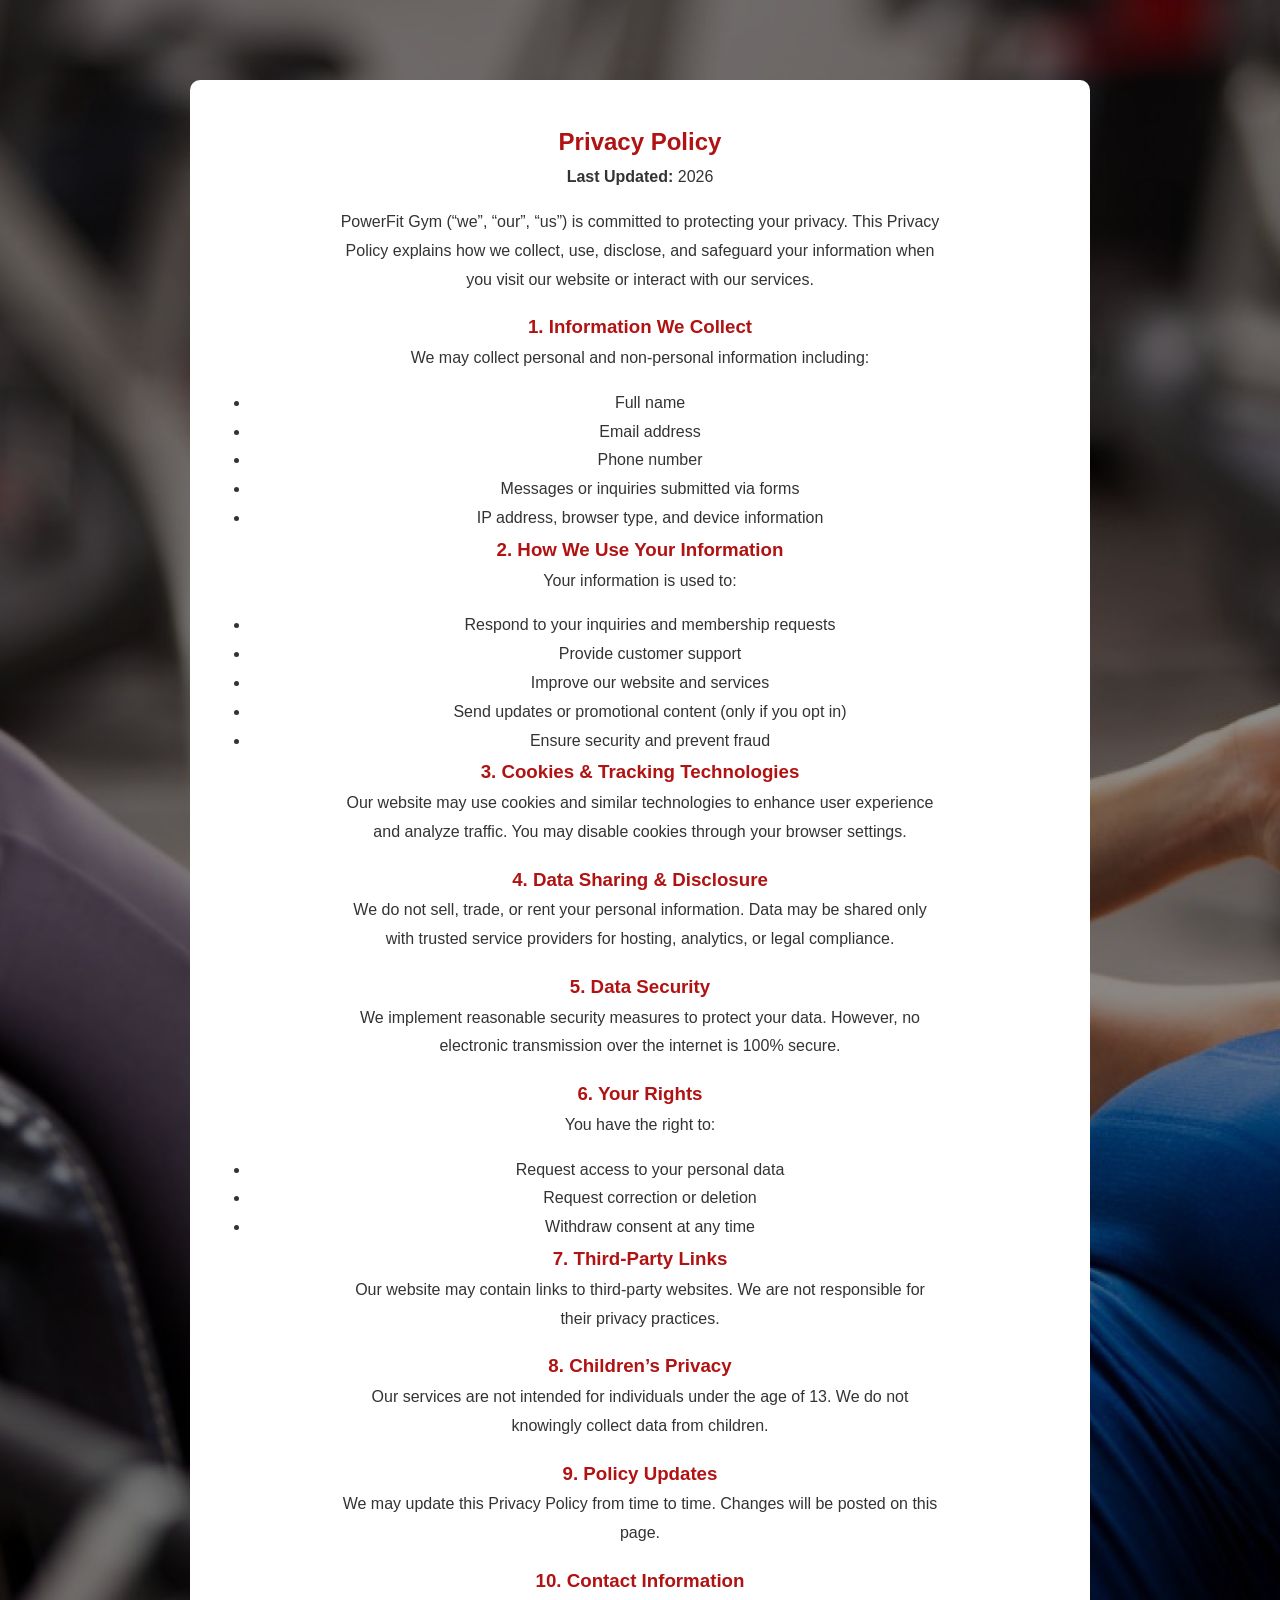
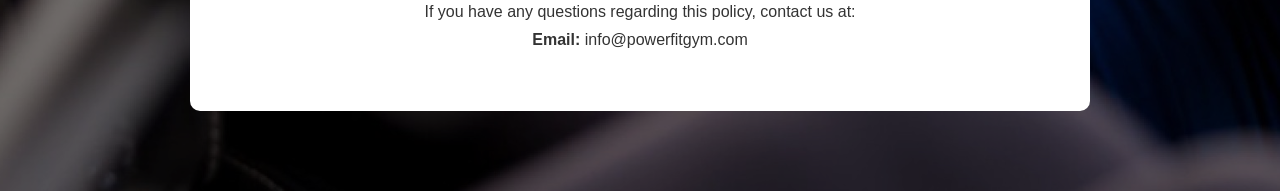
==== privacy.html @ 3b24b668 "gym webpage" ====
<!DOCTYPE html>
<html lang="en">
<head>
    <meta charset="UTF-8">
    <title>Privacy Policy | PowerFit Gym</title>
    <meta name="viewport" content="width=device-width, initial-scale=1.0">
    <link rel="stylesheet" href="gym.css">
</head>
<body>

<section class="section-bg">
    <div class="container content-card">
        <h1>Privacy Policy</h1>
        <p><strong>Last Updated:</strong> 2026</p>

        <p>
            PowerFit Gym (“we”, “our”, “us”) is committed to protecting your privacy.
            This Privacy Policy explains how we collect, use, disclose, and safeguard
            your information when you visit our website or interact with our services.
        </p>

        <h3>1. Information We Collect</h3>
        <p>We may collect personal and non-personal information including:</p>
        <ul>
            <li>Full name</li>
            <li>Email address</li>
            <li>Phone number</li>
            <li>Messages or inquiries submitted via forms</li>
            <li>IP address, browser type, and device information</li>
        </ul>

        <h3>2. How We Use Your Information</h3>
        <p>Your information is used to:</p>
        <ul>
            <li>Respond to your inquiries and membership requests</li>
            <li>Provide customer support</li>
            <li>Improve our website and services</li>
            <li>Send updates or promotional content (only if you opt in)</li>
            <li>Ensure security and prevent fraud</li>
        </ul>

        <h3>3. Cookies & Tracking Technologies</h3>
        <p>
            Our website may use cookies and similar technologies to enhance user
            experience and analyze traffic. You may disable cookies through your
            browser settings.
        </p>

        <h3>4. Data Sharing & Disclosure</h3>
        <p>
            We do not sell, trade, or rent your personal information.
            Data may be shared only with trusted service providers for
            hosting, analytics, or legal compliance.
        </p>

        <h3>5. Data Security</h3>
        <p>
            We implement reasonable security measures to protect your data.
            However, no electronic transmission over the internet is 100% secure.
        </p>

        <h3>6. Your Rights</h3>
        <p>You have the right to:</p>
        <ul>
            <li>Request access to your personal data</li>
            <li>Request correction or deletion</li>
            <li>Withdraw consent at any time</li>
        </ul>

        <h3>7. Third-Party Links</h3>
        <p>
            Our website may contain links to third-party websites.
            We are not responsible for their privacy practices.
        </p>

        <h3>8. Children’s Privacy</h3>
        <p>
            Our services are not intended for individuals under the age of 13.
            We do not knowingly collect data from children.
        </p>

        <h3>9. Policy Updates</h3>
        <p>
            We may update this Privacy Policy from time to time.
            Changes will be posted on this page.
        </p>

        <h3>10. Contact Information</h3>
        <p>
            If you have any questions regarding this policy, contact us at:
            <br><strong>Email:</strong> info@powerfitgym.com
        </p>
    </div>
</section>

</body>
</html>
---- gym.css ----
/* Basic Reset */
* {
    margin: 0;
    padding: 0;
    box-sizing: border-box;
}

/* Body and General Styles */
body {
    font-family: 'Roboto', sans-serif;
    line-height: 1.6;
    color: #333;
    background-color: #f4f4f4;
}

/* Container */
.container {
    width: 80%;
    margin: 0 auto;
    max-width: 1200px;
}

/* Header */
header {
    background-color: #37474f;
    color: #fff;
    padding: 1rem 0;
}

header .container {
    display: flex;
    justify-content: space-between;
    align-items: center;
}

header h1 {
    font-size: 1.8rem;
    font-weight: 700;
    margin: 0;
}

nav ul {
    list-style: none;
    margin: 0;
    padding: 0;
    display: flex;
}

nav ul li {
    margin-left: 2rem;
}

nav ul li a {
    color: #fff;
    text-decoration: none;
    font-weight: 500;
    transition: color 0.3s;
}

nav ul li a:hover {
    color: #b71c1c;
}

/* Hero Section */
.hero {
    position: relative;
    background: linear-gradient(to bottom, rgba(0,0,0,0.9), rgba(20,0,0,0.7)), url('images/Gym Man sitting.jpg');
    background-size: cover;
    background-position: center;
    color: #fff;
    text-align: center;
    padding: 100px 0;
}

.hero h2 {
    font-size: 3.5rem;
    font-weight: 700;
    margin-bottom: 1rem;
    text-shadow: 2px 2px 4px rgba(0,0,0,0.8), 0 0 20px rgba(183,28,28,0.5);
}

.hero p {
    font-size: 1.2rem;
    font-weight: 300;
    margin-bottom: 2rem;
    text-shadow: 1px 1px 2px rgba(0,0,0,0.8);
}

.cta-button {
    display: inline-block;
    background-color: #b71c1c;
    color: #fff;
    padding: 1rem 2rem;
    text-decoration: none;
    border-radius: 5px;
    transition: background-color 0.3s;
    box-shadow: 0 4px 8px rgba(183,28,28,0.3);
}

.cta-button:hover {
    background-color: #8e0000;
    box-shadow: 0 6px 12px rgba(183,28,28,0.5);
}

/* Sections */
section {
    padding: 4rem 0;
}

.section-bg {
    background: linear-gradient(rgba(0,0,0,0.45), rgba(0,0,0,0.45)), url('images/girl-fitness.jpg');
    background-size: cover;
    background-position: center;
    color: #fff;
}

.content-card {
    background-color: rgba(0,0,0,0.35);
    padding: 3rem;
    border-radius: 10px;
    max-width: 800px;
    margin: 0 auto 2rem;
    text-align: center;
}

.content-card h2 {
    margin-bottom: 2rem;
    font-size: 2.5rem;
    font-weight: 500;
}

section h2 {
    text-align: center;
    margin-bottom: 2rem;
    font-size: 2.5rem;
    font-weight: 500;
}

section p {
    text-align: center;
    max-width: 600px;
    margin: 0 auto 1rem;
}

#contact {
    background-color: #fff;
    color: #333;
}

/* Services Grid */
.services-grid {
    display: grid;
    grid-template-columns: repeat(auto-fit, minmax(250px, 1fr));
    gap: 2rem;
}

.service {
    background-color: rgba(0,0,0,0.35);
    color: #fff;
    padding: 2rem;
    border-radius: 5px;
    box-shadow: 0 0 10px rgba(7, 2, 2, 0.409);
    text-align: center;
}

.service h3 {
    margin-bottom: 1rem;
    font-weight: 500;
}

/* Services Section - unique background */
#services.section-bg {
    background: linear-gradient(rgba(0,0,0,0.45), rgba(0,0,0,0.45)), url('images/Dumble.jpg');
    background-size: cover;
    background-position: center;
}

/* Gallery / Workout Section - unique background */
#gallery.section-bg {
    background: linear-gradient(rgba(0,0,0,0.45), rgba(0,0,0,0.45)), url('images/804864.jpg');
    background-size: cover;
    background-position: center;
}

/* Gallery Grid */
.gallery-grid {
    display: grid;
    grid-template-columns: repeat(auto-fit, minmax(250px, 1fr));
    gap: 2rem;
}

.gallery-grid img {
    width: 100%;
    height: 200px;
    object-fit: cover;
    border-radius: 5px;
    box-shadow: 0 0 10px rgba(0, 0, 0, 0.1);
}

/* Contact Grid */
.contact-grid {
    display: grid;
    grid-template-columns: 1fr 1fr;
    gap: 2rem;
    align-items: start;
}

.contact-info p {
    text-align: left;
    margin: 0 0 1rem;
}

.contact-form form {
    display: flex;
    flex-direction: column;
}

.contact-form input,
.contact-form textarea {
    padding: 0.75rem;
    margin-bottom: 1rem;
    border: 1px solid #ddd;
    border-radius: 5px;
    font-family: 'Roboto', sans-serif;
}

.contact-form button {
    padding: 0.75rem;
    background-color: #b71c1c;
    color: #fff;
    border: none;
    border-radius: 5px;
    cursor: pointer;
    transition: background-color 0.3s;
}

.contact-form button:hover {
    background-color: #8e0000;
}

/* Footer */
footer {
    background-color: #37474f;
    color: #fff;
    text-align: center;
    padding: 1rem 0;
}

footer a {
    color: #fff;
    text-decoration: none;
    margin: 0 0.5rem;
}

footer a:hover {
    color: #b71c1c;
}

/* Legal Pages Background */
.section-bg {
    background-color: #1f1f1f;
    padding: 80px 0;
}

/* Legal Content Card */
.content-card {
    background: #ffffff;
    color: #333;
    padding: 40px;
    border-radius: 10px;
    max-width: 900px;
    margin: auto;
    line-height: 1.8;
}

/* Headings */
.content-card h1,
.content-card h3 {
    color: #b11212;
}

/* Lists */
.content-card ul {
    padding-left: 20px;
}
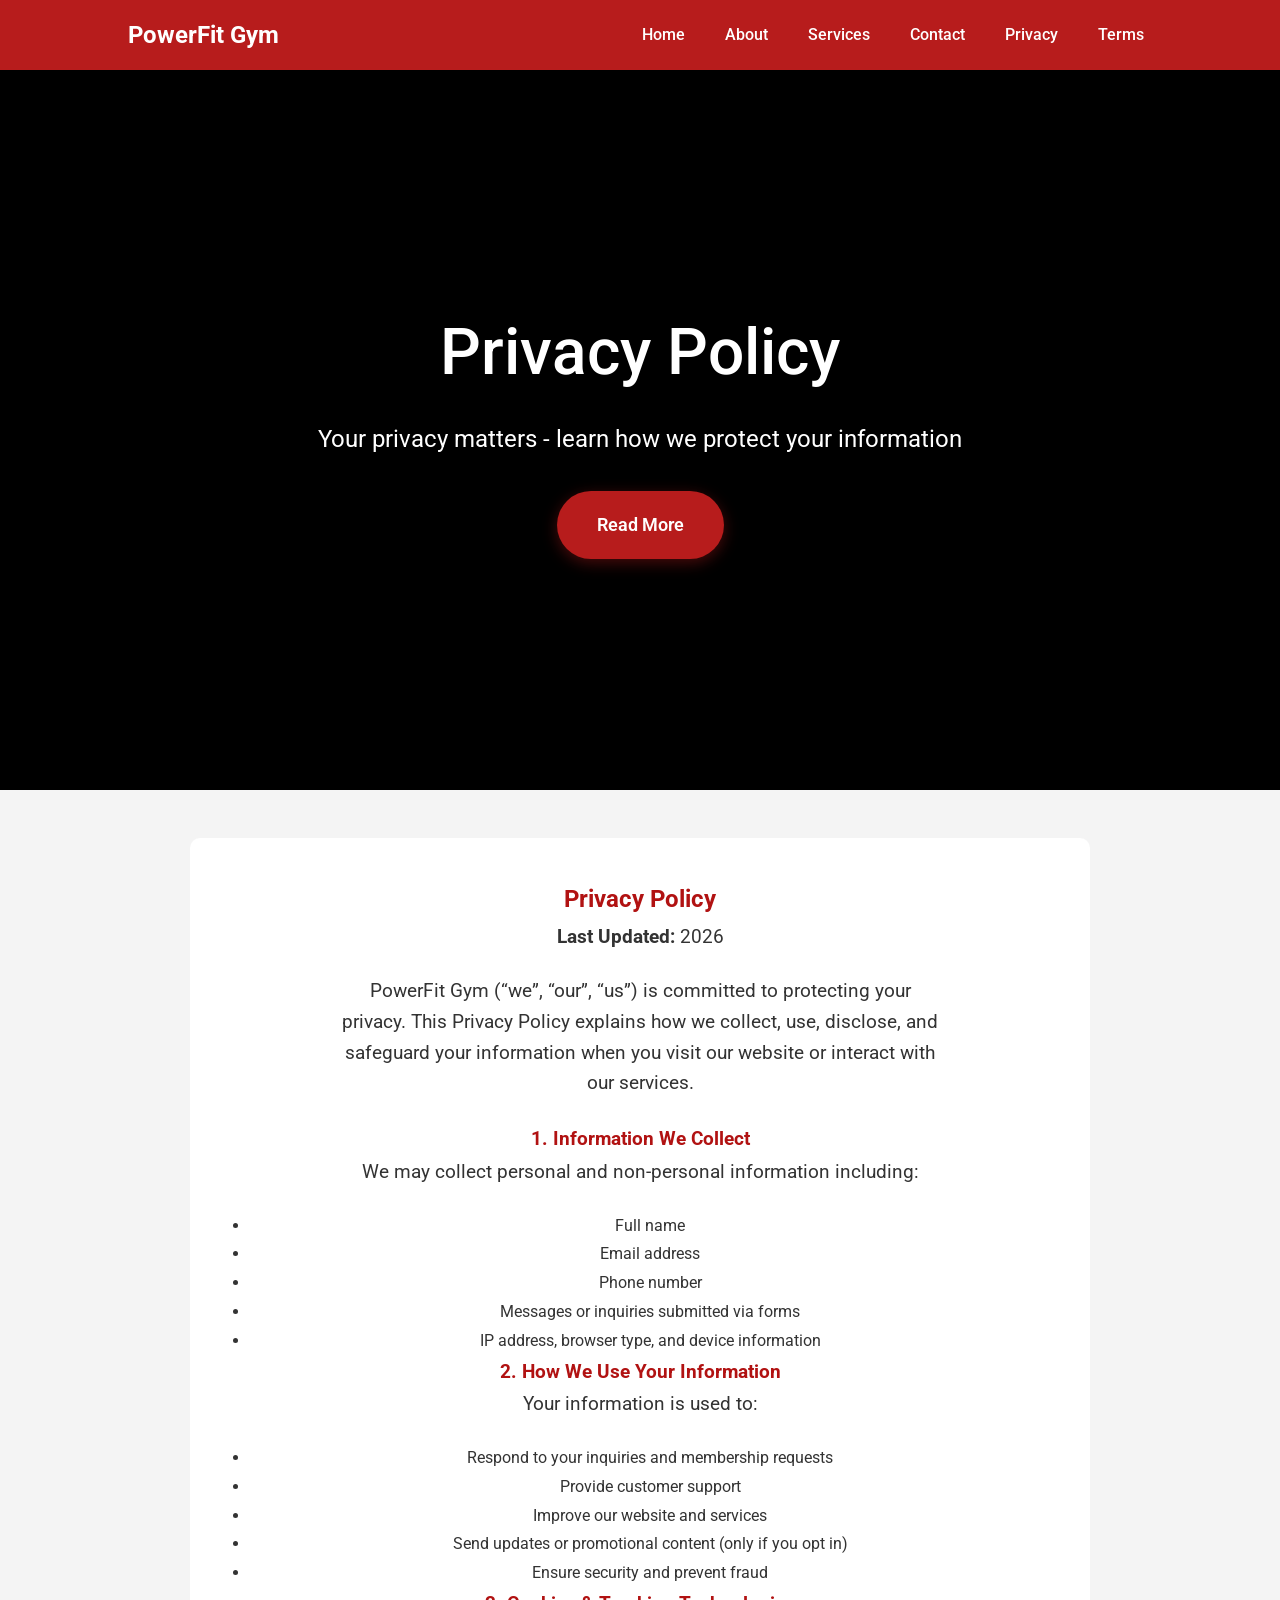
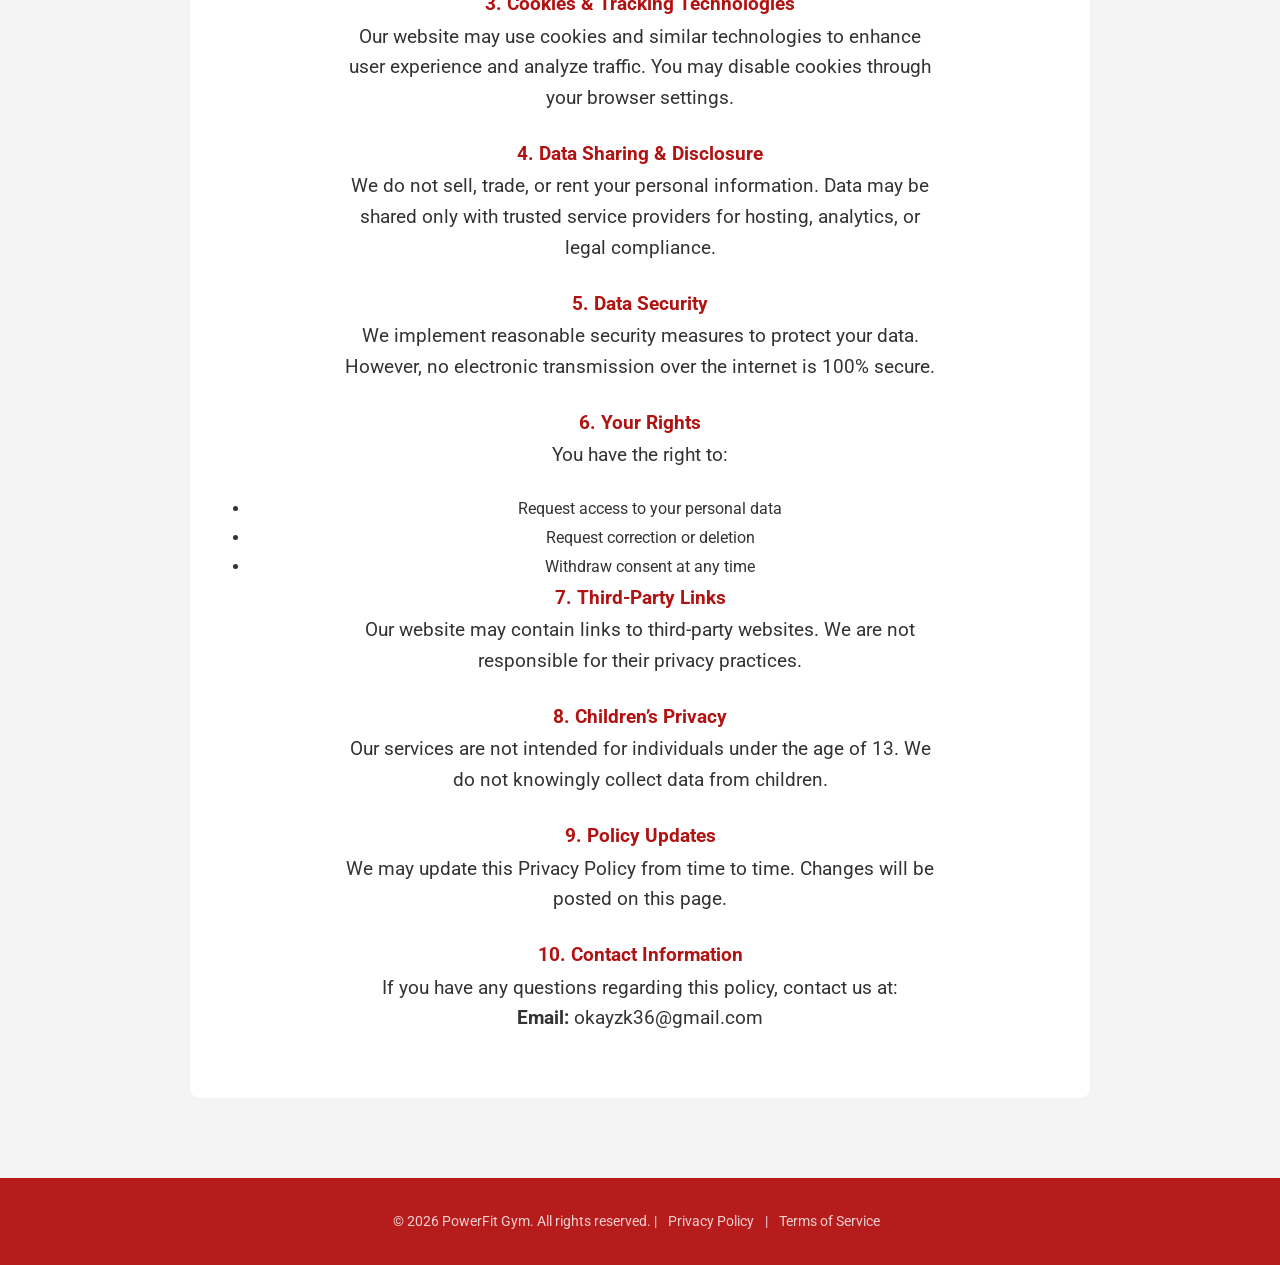
==== commit fb7dc1a8: "Add files via upload" ====
--- a/privacy.html
+++ b/privacy.html
@@ -1,97 +1,147 @@
-<!DOCTYPE html>
-<html lang="en">
-<head>
-    <meta charset="UTF-8">
-    <title>Privacy Policy | PowerFit Gym</title>
-    <meta name="viewport" content="width=device-width, initial-scale=1.0">
-    <link rel="stylesheet" href="gym.css">
-</head>
-<body>
-
-<section class="section-bg">
-    <div class="container content-card">
-        <h1>Privacy Policy</h1>
-        <p><strong>Last Updated:</strong> 2026</p>
-
-        <p>
-            PowerFit Gym (“we”, “our”, “us”) is committed to protecting your privacy.
-            This Privacy Policy explains how we collect, use, disclose, and safeguard
-            your information when you visit our website or interact with our services.
-        </p>
-
-        <h3>1. Information We Collect</h3>
-        <p>We may collect personal and non-personal information including:</p>
-        <ul>
-            <li>Full name</li>
-            <li>Email address</li>
-            <li>Phone number</li>
-            <li>Messages or inquiries submitted via forms</li>
-            <li>IP address, browser type, and device information</li>
-        </ul>
-
-        <h3>2. How We Use Your Information</h3>
-        <p>Your information is used to:</p>
-        <ul>
-            <li>Respond to your inquiries and membership requests</li>
-            <li>Provide customer support</li>
-            <li>Improve our website and services</li>
-            <li>Send updates or promotional content (only if you opt in)</li>
-            <li>Ensure security and prevent fraud</li>
-        </ul>
-
-        <h3>3. Cookies & Tracking Technologies</h3>
-        <p>
-            Our website may use cookies and similar technologies to enhance user
-            experience and analyze traffic. You may disable cookies through your
-            browser settings.
-        </p>
-
-        <h3>4. Data Sharing & Disclosure</h3>
-        <p>
-            We do not sell, trade, or rent your personal information.
-            Data may be shared only with trusted service providers for
-            hosting, analytics, or legal compliance.
-        </p>
-
-        <h3>5. Data Security</h3>
-        <p>
-            We implement reasonable security measures to protect your data.
-            However, no electronic transmission over the internet is 100% secure.
-        </p>
-
-        <h3>6. Your Rights</h3>
-        <p>You have the right to:</p>
-        <ul>
-            <li>Request access to your personal data</li>
-            <li>Request correction or deletion</li>
-            <li>Withdraw consent at any time</li>
-        </ul>
-
-        <h3>7. Third-Party Links</h3>
-        <p>
-            Our website may contain links to third-party websites.
-            We are not responsible for their privacy practices.
-        </p>
-
-        <h3>8. Children’s Privacy</h3>
-        <p>
-            Our services are not intended for individuals under the age of 13.
-            We do not knowingly collect data from children.
-        </p>
-
-        <h3>9. Policy Updates</h3>
-        <p>
-            We may update this Privacy Policy from time to time.
-            Changes will be posted on this page.
-        </p>
-
-        <h3>10. Contact Information</h3>
-        <p>
-            If you have any questions regarding this policy, contact us at:
-            <br><strong>Email:</strong> info@powerfitgym.com
-        </p>
-    </div>
-</section>
-
-</body>
-</html>+<!DOCTYPE html>
+<html lang="en">
+<head>
+    <meta charset="UTF-8">
+    <meta name="viewport" content="width=device-width, initial-scale=1.0">
+    <title>Privacy Policy | PowerFit Gym</title>
+    <link rel="preconnect" href="https://fonts.googleapis.com">
+    <link rel="preconnect" href="https://fonts.gstatic.com" crossorigin>
+    <link href="https://fonts.googleapis.com/css2?family=Roboto:wght@300;400;500;700&display=swap" rel="stylesheet">
+    <link rel="stylesheet" href="gym.css">
+</head>
+<body>
+    <header>
+        <div class="container">
+            <h1>PowerFit Gym</h1>
+            <nav>
+                <ul>
+                    <li><a href="index.html">Home</a></li>
+                    <li><a href="index.html#about">About</a></li>
+                    <li><a href="index.html#services">Services</a></li>
+                    <li><a href="index.html#contact">Contact</a></li>
+                    <li><a href="privacy.html">Privacy</a></li>
+                    <li><a href="terms.html">Terms</a></li>
+                </ul>
+            </nav>
+        </div>
+    </header>
+
+    <section id="hero" class="hero">
+        <video autoplay muted loop playsinline preload="auto">
+            <source src="videos/girl_abs.mp4" type="video/mp4">
+            Your browser does not support the video tag.
+        </video>
+        <div class="container">
+            <h2>Privacy Policy</h2>
+            <p>Your privacy matters - learn how we protect your information</p>
+            <a href="#content" class="cta-button">Read More</a>
+        </div>
+    </section>
+
+    <section id="content" class="section-bg">
+        <div class="container content-card">
+        <h1>Privacy Policy</h1>
+        <p><strong>Last Updated:</strong> 2026</p>
+
+        <p>
+            PowerFit Gym (“we”, “our”, “us”) is committed to protecting your privacy.
+            This Privacy Policy explains how we collect, use, disclose, and safeguard
+            your information when you visit our website or interact with our services.
+        </p>
+
+        <h3>1. Information We Collect</h3>
+        <p>We may collect personal and non-personal information including:</p>
+        <ul>
+            <li>Full name</li>
+            <li>Email address</li>
+            <li>Phone number</li>
+            <li>Messages or inquiries submitted via forms</li>
+            <li>IP address, browser type, and device information</li>
+        </ul>
+
+        <h3>2. How We Use Your Information</h3>
+        <p>Your information is used to:</p>
+        <ul>
+            <li>Respond to your inquiries and membership requests</li>
+            <li>Provide customer support</li>
+            <li>Improve our website and services</li>
+            <li>Send updates or promotional content (only if you opt in)</li>
+            <li>Ensure security and prevent fraud</li>
+        </ul>
+
+        <h3>3. Cookies & Tracking Technologies</h3>
+        <p>
+            Our website may use cookies and similar technologies to enhance user
+            experience and analyze traffic. You may disable cookies through your
+            browser settings.
+        </p>
+
+        <h3>4. Data Sharing & Disclosure</h3>
+        <p>
+            We do not sell, trade, or rent your personal information.
+            Data may be shared only with trusted service providers for
+            hosting, analytics, or legal compliance.
+        </p>
+
+        <h3>5. Data Security</h3>
+        <p>
+            We implement reasonable security measures to protect your data.
+            However, no electronic transmission over the internet is 100% secure.
+        </p>
+
+        <h3>6. Your Rights</h3>
+        <p>You have the right to:</p>
+        <ul>
+            <li>Request access to your personal data</li>
+            <li>Request correction or deletion</li>
+            <li>Withdraw consent at any time</li>
+        </ul>
+
+        <h3>7. Third-Party Links</h3>
+        <p>
+            Our website may contain links to third-party websites.
+            We are not responsible for their privacy practices.
+        </p>
+
+        <h3>8. Children’s Privacy</h3>
+        <p>
+            Our services are not intended for individuals under the age of 13.
+            We do not knowingly collect data from children.
+        </p>
+
+        <h3>9. Policy Updates</h3>
+        <p>
+            We may update this Privacy Policy from time to time.
+            Changes will be posted on this page.
+        </p>
+
+        <h3>10. Contact Information</h3>
+        <p>
+            If you have any questions regarding this policy, contact us at:
+            <br><strong>Email:</strong> okayzk36@gmail.com
+        </p>
+    </div>
+</section>
+
+    <footer>
+        <div class="container">
+            <p>
+                &copy; 2026 PowerFit Gym. All rights reserved. |
+                <a href="privacy.html" target="_blank">Privacy Policy</a> |
+                <a href="terms.html" target="_blank">Terms of Service</a>
+            </p>
+        </div>
+    </footer>
+
+    <script>
+        // Set all video backgrounds to 0.5x playback speed
+        document.addEventListener("DOMContentLoaded", function() {
+            const videos = document.querySelectorAll("video");
+            videos.forEach(function(video) {
+                video.playbackRate = 0.5;
+            });
+        });
+    </script>
+
+</body>
+</html>
--- a/gym.css
+++ b/gym.css
@@ -1,285 +1,755 @@
-/* Basic Reset */
-* {
-    margin: 0;
-    padding: 0;
-    box-sizing: border-box;
-}
-
-/* Body and General Styles */
-body {
-    font-family: 'Roboto', sans-serif;
-    line-height: 1.6;
-    color: #333;
-    background-color: #f4f4f4;
-}
-
-/* Container */
-.container {
-    width: 80%;
-    margin: 0 auto;
-    max-width: 1200px;
-}
-
-/* Header */
+/* Basic Reset */
+* {
+    margin: 0;
+    padding: 0;
+    box-sizing: border-box;
+}
+
+/* Body and General Styles */
+body {
+    font-family: 'Roboto', sans-serif;
+    line-height: 1.6;
+    color: #333;
+    background-color: #f4f4f4;
+    -webkit-font-smoothing: antialiased;
+    -moz-osx-font-smoothing: grayscale;
+}
+
+/* Container */
+.container {
+    width: 90%;
+    margin: 0 auto;
+    max-width: 1200px;
+    padding: 0 20px;
+}
+
+/* Mobile-first responsive design */
+@media (min-width: 768px) {
+    .container {
+        width: 85%;
+        padding: 0;
+    }
+}
+
+@media (min-width: 1200px) {
+    .container {
+        width: 80%;
+    }
+}
+
+/* Header */
 header {
-    background-color: #37474f;
+    background-color: #b71c1c;
     color: #fff;
     padding: 1rem 0;
-}
-
-header .container {
-    display: flex;
-    justify-content: space-between;
-    align-items: center;
-}
-
-header h1 {
-    font-size: 1.8rem;
-    font-weight: 700;
-    margin: 0;
-}
-
-nav ul {
-    list-style: none;
-    margin: 0;
-    padding: 0;
-    display: flex;
-}
-
-nav ul li {
-    margin-left: 2rem;
-}
-
+    position: sticky;
+    top: 0;
+    z-index: 1000;
+    box-shadow: 0 2px 10px rgba(0,0,0,0.1);
+}
+
+header .container {
+    display: flex;
+    justify-content: space-between;
+    align-items: center;
+}
+
+header h1 {
+    font-size: 1.5rem;
+    font-weight: 700;
+    margin: 0;
+}
+
+nav ul {
+    list-style: none;
+    margin: 0;
+    padding: 0;
+    display: flex;
+}
+
+nav ul li {
+    margin-left: 1.5rem;
+}
+
 nav ul li a {
     color: #fff;
     text-decoration: none;
     font-weight: 500;
-    transition: color 0.3s;
+    transition: color 0.3s, transform 0.2s;
+    padding: 0.5rem 0.5rem;
+    border-radius: 4px;
 }
 
-nav ul li a:hover {
-    color: #b71c1c;
+nav ul li a:visited,
+nav ul li a:hover,
+nav ul li a:focus,
+nav ul li a:active {
+    color: #fff;
+    background-color: rgba(255,255,255,0.1);
 }
 
-/* Hero Section */
-.hero {
-    position: relative;
-    background: linear-gradient(to bottom, rgba(0,0,0,0.9), rgba(20,0,0,0.7)), url('images/Gym Man sitting.jpg');
-    background-size: cover;
-    background-position: center;
-    color: #fff;
-    text-align: center;
-    padding: 100px 0;
+/* Keep mobile navigation hidden by default (desktop/tablet) */
+.mobile-menu-btn {
+    display: none;
 }
 
-.hero h2 {
-    font-size: 3.5rem;
-    font-weight: 700;
-    margin-bottom: 1rem;
-    text-shadow: 2px 2px 4px rgba(0,0,0,0.8), 0 0 20px rgba(183,28,28,0.5);
+.mobile-nav {
+    display: none;
 }
 
-.hero p {
-    font-size: 1.2rem;
-    font-weight: 300;
-    margin-bottom: 2rem;
-    text-shadow: 1px 1px 2px rgba(0,0,0,0.8);
+/* Mobile Navigation */
+@media (max-width: 768px) {
+    header {
+        padding: 0.75rem 0;
+        position: relative;
+    }
+    
+    header h1 {
+        font-size: 1.25rem;
+    }
+    
+    nav ul {
+        display: none;
+    }
+    
+    .mobile-menu-btn {
+        display: block;
+        background: none;
+        border: none;
+        color: #fff;
+        cursor: pointer;
+        width: 40px;
+        height: 40px;
+        position: relative;
+        z-index: 1001;
+        display: flex;
+        flex-direction: column;
+        justify-content: center;
+        align-items: center;
+        gap: 6px;
+    }
+    
+    .mobile-menu-btn span {
+        display: block;
+        width: 25px;
+        height: 3px;
+        background-color: #fff;
+        transition: all 0.3s ease;
+        border-radius: 2px;
+    }
+    
+    .mobile-menu-btn.active span:nth-child(1) {
+        transform: rotate(45deg) translate(5px, 5px);
+    }
+    
+    .mobile-menu-btn.active span:nth-child(2) {
+        opacity: 0;
+    }
+    
+    .mobile-menu-btn.active span:nth-child(3) {
+        transform: rotate(-45deg) translate(7px, -6px);
+    }
+    
+    .mobile-nav {
+        display: none;
+        position: fixed;
+        top: 0;
+        left: 0;
+        width: 100%;
+        height: 100vh;
+        background-color: rgba(183, 28, 28, 0.98);
+        backdrop-filter: blur(5px);
+        z-index: 1000;
+        padding: 80px 0 40px;
+        box-shadow: 0 2px 20px rgba(0,0,0,0.3);
+        animation: slideIn 0.3s ease;
+    }
+    
+    @keyframes slideIn {
+        from { opacity: 0; transform: translateY(-20px); }
+        to { opacity: 1; transform: translateY(0); }
+    }
+    
+    .mobile-nav.active {
+        display: block;
+    }
+    
+    .mobile-nav ul {
+        display: block;
+        text-align: center;
+    }
+    
+    .mobile-nav li {
+        margin: 1rem 0;
+        opacity: 0;
+        animation: fadeInUp 0.4s ease forwards;
+    }
+    
+    .mobile-nav li:nth-child(1) { animation-delay: 0.1s; }
+    .mobile-nav li:nth-child(2) { animation-delay: 0.2s; }
+    .mobile-nav li:nth-child(3) { animation-delay: 0.3s; }
+    .mobile-nav li:nth-child(4) { animation-delay: 0.4s; }
+    
+    @keyframes fadeInUp {
+        from { opacity: 0; transform: translateY(20px); }
+        to { opacity: 1; transform: translateY(0); }
+    }
+    
+    .mobile-nav a {
+        display: block;
+        padding: 1rem;
+        color: #fff;
+        text-decoration: none;
+        font-size: 1.25rem;
+        font-weight: 500;
+        border-radius: 8px;
+        transition: all 0.3s ease;
+        margin: 0 20px;
+        background: rgba(139, 0, 0, 0.45);
+        border: 1px solid rgba(255,255,255,0.25);
+    }
+    
+    .mobile-nav a:visited,
+    .mobile-nav a:hover,
+    .mobile-nav a:focus,
+    .mobile-nav a:active {
+        color: #fff;
+        background-color: rgba(255,255,255,0.2);
+        transform: scale(1.05);
+    }
 }
-
-.cta-button {
-    display: inline-block;
+
+/* Hero Section */
+.hero {
+  min-height: 80vh;
+  display: flex;
+  align-items: center;
+  justify-content: center;
+  text-align: center;
+  padding: 60px 20px;
+  position: relative;
+  overflow: hidden;
+}
+
+.hero video {
+  position: absolute;
+  top: 0;
+  left: 0;
+  width: 100%;
+  height: 100%;
+  object-fit: cover;
+  z-index: -1;
+  filter: brightness(0.6);
+  background-color: #000;
+}
+
+.hero .container {
+  position: relative;
+  z-index: 1;
+}
+
+.hero h1,
+.hero h2 {
+  font-size: clamp(2rem, 8vw, 4rem);
+  color: #fff;
+  text-shadow: 2px 2px 4px rgba(0,0,0,0.5);
+  margin-bottom: 1rem;
+}
+
+.hero p {
+  font-size: clamp(1rem, 3vw, 1.5rem);
+  color: #fff;
+  text-shadow: 1px 1px 2px rgba(0,0,0,0.5);
+  max-width: 700px;
+  margin: 0 auto 2rem;
+  line-height: 1.6;
+}
+
+.cta-button {
+    display: inline-block;
+    background-color: #b71c1c;
+    color: #fff;
+    padding: 1.25rem 2.5rem;
+    text-decoration: none;
+    border-radius: 50px;
+    transition: all 0.3s ease;
+    box-shadow: 0 4px 15px rgba(183,28,28,0.4);
+    font-weight: 600;
+    font-size: 1.1rem;
+}
+
+.cta-button:hover {
+    background-color: #8e0000;
+    transform: translateY(-3px);
+    box-shadow: 0 6px 20px rgba(183,28,28,0.6);
+    color: #fff;
+}
+
+/* Mobile Hero Section */
+@media (max-width: 768px) {
+    .hero {
+        min-height: 70vh;
+        padding: 40px 15px;
+    }
+    
+    .hero h1,
+    .hero h2 {
+        font-size: clamp(1.5rem, 8vw, 3rem);
+        line-height: 1.2;
+    }
+    
+    .hero p {
+        font-size: clamp(0.9rem, 3vw, 1.2rem);
+        margin-bottom: 1.5rem;
+    }
+    
+    .cta-button {
+        padding: 1rem 2rem;
+        font-size: 1rem;
+        border-radius: 40px;
+    }
+}
+
+/* Sections */
+section {
+    padding: 3rem 0;
+}
+
+.section-bg {
+    position: relative;
+    overflow: hidden;
+    color: #fff;
+}
+
+.section-bg video {
+    position: absolute;
+    top: 0;
+    left: 0;
+    width: 100%;
+    height: 100%;
+    object-fit: cover;
+    z-index: -1;
+    filter: brightness(0.45);
+    background-color: #000;
+}
+
+.content-card {
+    background-color: rgba(0,0,0,0.35);
+    padding: 2.5rem;
+    border-radius: 10px;
+    max-width: 800px;
+    margin: 0 auto 2rem;
+    text-align: center;
+}
+
+.content-card h2 {
+    margin-bottom: 1.5rem;
+    font-size: clamp(2rem, 5vw, 3rem);
+    font-weight: 500;
+}
+
+section h2 {
+    text-align: center;
+    margin-bottom: 1.5rem;
+    font-size: clamp(2rem, 5vw, 3rem);
+    font-weight: 500;
+}
+
+section p {
+    text-align: center;
+    max-width: 600px;
+    margin: 0 auto 1.5rem;
+    font-size: clamp(1rem, 2.5vw, 1.2rem);
+    line-height: 1.6;
+}
+
+#contact {
+    background-color: #fff;
+    color: #333;
+}
+
+/* Mobile Section Padding */
+@media (max-width: 768px) {
+    section {
+        padding: 2rem 0;
+    }
+    
+    .content-card {
+        padding: 2rem 1.5rem;
+        margin: 0 auto 1.5rem;
+    }
+    
+    .content-card h2,
+    section h2 {
+        font-size: clamp(1.5rem, 5vw, 2.5rem);
+        margin-bottom: 1rem;
+    }
+    
+    section p {
+        font-size: clamp(0.9rem, 2.5vw, 1.1rem);
+        margin-bottom: 1rem;
+        line-height: 1.5;
+    }
+}
+
+/* Services Grid */
+.services-grid {
+    display: grid;
+    grid-template-columns: repeat(auto-fit, minmax(280px, 1fr));
+    gap: 2rem;
+}
+
+.service {
+    background-color: rgba(0,0,0,0.35);
+    color: #fff;
+    padding: 2rem;
+    border-radius: 10px;
+    box-shadow: 0 4px 15px rgba(0,0,0,0.2);
+    text-align: center;
+    transition: transform 0.3s ease, box-shadow 0.3s ease;
+}
+
+.service:hover {
+    transform: translateY(-5px);
+    box-shadow: 0 8px 25px rgba(0,0,0,0.3);
+}
+
+.service h3 {
+    margin-bottom: 1rem;
+    font-weight: 600;
+    font-size: 1.5rem;
+}
+
+.service p {
+    font-size: 1.1rem;
+    line-height: 1.6;
+}
+
+/* Services Section - video background */
+#services.section-bg {
+    /* Video background handled by HTML video element */
+}
+
+/* Gallery / Workout Section - video background */
+#gallery.section-bg {
+    /* Video background handled by HTML video element */
+}
+
+/* Gallery Grid */
+.gallery-grid {
+    display: grid;
+    grid-template-columns: repeat(auto-fit, minmax(280px, 1fr));
+    gap: 2rem;
+}
+
+.gallery-grid img {
+    width: 100%;
+    height: 220px;
+    object-fit: cover;
+    border-radius: 10px;
+    box-shadow: 0 4px 15px rgba(0, 0, 0, 0.2);
+    transition: transform 0.3s ease, box-shadow 0.3s ease;
+}
+
+.gallery-grid img:hover {
+    transform: scale(1.05);
+    box-shadow: 0 8px 25px rgba(0, 0, 0, 0.3);
+}
+
+/* Contact Grid */
+.contact-grid {
+    display: grid;
+    grid-template-columns: 1fr 1fr;
+    gap: 3rem;
+    align-items: start;
+}
+
+.contact-info p {
+    text-align: left;
+    margin: 0 0 1.5rem;
+    font-size: 1.1rem;
+    line-height: 1.6;
+}
+
+/* Mobile Responsive Improvements */
+@media (max-width: 768px) {
+    /* Services Grid */
+    .services-grid {
+        grid-template-columns: 1fr;
+        gap: 1.5rem;
+    }
+    
+    .service {
+        padding: 1.5rem;
+    }
+    
+    .service h3 {
+        font-size: 1.25rem;
+        margin-bottom: 0.75rem;
+    }
+    
+    .service p {
+        font-size: 1rem;
+    }
+    
+    /* Gallery Grid */
+    .gallery-grid {
+        grid-template-columns: 1fr;
+        gap: 1.5rem;
+    }
+    
+    .gallery-grid img {
+        height: 200px;
+    }
+    
+    /* Contact Grid */
+    .contact-grid {
+        grid-template-columns: 1fr;
+        gap: 2rem;
+    }
+    
+    .contact-info p {
+        font-size: 1rem;
+        margin-bottom: 1rem;
+    }
+    
+    /* Contact Form */
+    .contact-form form {
+        gap: 1rem;
+    }
+    
+    .form-group {
+        margin-bottom: 0;
+    }
+    
+    .contact-form input,
+    .contact-form textarea,
+    .contact-form select {
+        padding: 0.75rem;
+        font-size: 1rem;
+    }
+    
+    .submit-btn {
+        padding: 0.75rem 1.5rem;
+        font-size: 0.9rem;
+    }
+}
+
+@media (max-width: 480px) {
+    .service {
+        padding: 1.25rem;
+    }
+    
+    .service h3 {
+        font-size: 1.1rem;
+    }
+    
+    .gallery-grid img {
+        height: 180px;
+    }
+    
+    .contact-form input,
+    .contact-form textarea,
+    .contact-form select {
+        padding: 0.625rem;
+        font-size: 0.95rem;
+    }
+    
+    .submit-btn {
+        padding: 0.625rem 1.25rem;
+        font-size: 0.85rem;
+    }
+}
+
+.contact-form form {
+    display: flex;
+    flex-direction: column;
+    gap: 1.5rem;
+}
+
+.form-group {
+    display: flex;
+    flex-direction: column;
+}
+
+.contact-form input,
+.contact-form textarea,
+.contact-form select {
+    padding: 1rem;
+    margin-bottom: 0.5rem;
+    border: 2px solid #e0e0e0;
+    border-radius: 8px;
+    font-family: 'Roboto', sans-serif;
+    font-size: 1rem;
+    transition: all 0.3s ease;
+    background-color: #fff;
+}
+
+.contact-form input:focus,
+.contact-form textarea:focus,
+.contact-form select:focus {
+    outline: none;
+    border-color: #b71c1c;
+    box-shadow: 0 0 0 3px rgba(183, 28, 28, 0.1);
+}
+
+.contact-form input::placeholder,
+.contact-form textarea::placeholder {
+    color: #999;
+}
+
+.contact-form textarea {
+    resize: vertical;
+    min-height: 120px;
+}
+
+.submit-btn {
+    padding: 1rem 2rem;
+    background-color: #b71c1c;
+    color: #fff;
+    border: none;
+    border-radius: 8px;
+    cursor: pointer;
+    font-size: 1rem;
+    font-weight: 500;
+    transition: all 0.3s ease;
+    text-transform: uppercase;
+    letter-spacing: 0.5px;
+}
+
+.submit-btn:hover {
+    background-color: #8e0000;
+    transform: translateY(-2px);
+    box-shadow: 0 4px 12px rgba(183, 28, 28, 0.3);
+}
+
+.submit-btn:active {
+    transform: translateY(0);
+}
+
+.form-message {
+    margin-top: 0.5rem;
+    padding: 0.75rem;
+    border-radius: 8px;
+    font-weight: 500;
+    display: none;
+    animation: fadeIn 0.3s ease;
+}
+
+.form-message.success {
+    background-color: #d4edda;
+    color: #155724;
+    border: 1px solid #c3e6cb;
+}
+
+.form-message.error {
+    background-color: #f8d7da;
+    color: #721c24;
+    border: 1px solid #f5c6cb;
+}
+
+.form-message.info {
+    background-color: #d1ecf1;
+    color: #0c5460;
+    border: 1px solid #bee5eb;
+}
+
+@keyframes fadeIn {
+    from { opacity: 0; transform: translateY(-10px); }
+    to { opacity: 1; transform: translateY(0); }
+}
+
+/* Responsive adjustments for contact form */
+@media (max-width: 768px) {
+    .contact-grid {
+        grid-template-columns: 1fr;
+    }
+    
+    .contact-form input,
+    .contact-form textarea,
+    .contact-form select {
+        font-size: 0.9rem;
+    }
+}
+
+/* Footer */
+footer {
     background-color: #b71c1c;
-    color: #fff;
-    padding: 1rem 2rem;
-    text-decoration: none;
-    border-radius: 5px;
-    transition: background-color 0.3s;
-    box-shadow: 0 4px 8px rgba(183,28,28,0.3);
+    color: #fff;
+    text-align: center;
+    padding: 2rem 0;
+    margin-top: 2rem;
+}
+
+footer .container {
+    display: flex;
+    flex-direction: column;
+    align-items: center;
+    gap: 1rem;
+}
+
+footer p {
+    margin: 0;
+    font-size: 0.9rem;
+    opacity: 0.8;
+}
+
+footer a {
+    color: #fff;
+    text-decoration: none;
+    margin: 0 0.5rem;
+    transition: color 0.3s ease;
+}
+
+footer a:hover {
+    color: #ffd6d6;
 }
-
-.cta-button:hover {
-    background-color: #8e0000;
-    box-shadow: 0 6px 12px rgba(183,28,28,0.5);
-}
-
-/* Sections */
-section {
-    padding: 4rem 0;
-}
-
-.section-bg {
-    background: linear-gradient(rgba(0,0,0,0.45), rgba(0,0,0,0.45)), url('images/girl-fitness.jpg');
-    background-size: cover;
-    background-position: center;
-    color: #fff;
-}
-
-.content-card {
-    background-color: rgba(0,0,0,0.35);
-    padding: 3rem;
-    border-radius: 10px;
-    max-width: 800px;
-    margin: 0 auto 2rem;
-    text-align: center;
-}
-
-.content-card h2 {
-    margin-bottom: 2rem;
-    font-size: 2.5rem;
-    font-weight: 500;
-}
-
-section h2 {
-    text-align: center;
-    margin-bottom: 2rem;
-    font-size: 2.5rem;
-    font-weight: 500;
-}
-
-section p {
-    text-align: center;
-    max-width: 600px;
-    margin: 0 auto 1rem;
-}
-
-#contact {
-    background-color: #fff;
-    color: #333;
-}
-
-/* Services Grid */
-.services-grid {
-    display: grid;
-    grid-template-columns: repeat(auto-fit, minmax(250px, 1fr));
-    gap: 2rem;
-}
-
-.service {
-    background-color: rgba(0,0,0,0.35);
-    color: #fff;
-    padding: 2rem;
-    border-radius: 5px;
-    box-shadow: 0 0 10px rgba(7, 2, 2, 0.409);
-    text-align: center;
-}
-
-.service h3 {
-    margin-bottom: 1rem;
-    font-weight: 500;
-}
-
-/* Services Section - unique background */
-#services.section-bg {
-    background: linear-gradient(rgba(0,0,0,0.45), rgba(0,0,0,0.45)), url('images/Dumble.jpg');
-    background-size: cover;
-    background-position: center;
-}
-
-/* Gallery / Workout Section - unique background */
-#gallery.section-bg {
-    background: linear-gradient(rgba(0,0,0,0.45), rgba(0,0,0,0.45)), url('images/804864.jpg');
-    background-size: cover;
-    background-position: center;
-}
-
-/* Gallery Grid */
-.gallery-grid {
-    display: grid;
-    grid-template-columns: repeat(auto-fit, minmax(250px, 1fr));
-    gap: 2rem;
-}
-
-.gallery-grid img {
-    width: 100%;
-    height: 200px;
-    object-fit: cover;
-    border-radius: 5px;
-    box-shadow: 0 0 10px rgba(0, 0, 0, 0.1);
-}
-
-/* Contact Grid */
-.contact-grid {
-    display: grid;
-    grid-template-columns: 1fr 1fr;
-    gap: 2rem;
-    align-items: start;
-}
-
-.contact-info p {
-    text-align: left;
-    margin: 0 0 1rem;
-}
-
-.contact-form form {
-    display: flex;
-    flex-direction: column;
-}
-
-.contact-form input,
-.contact-form textarea {
-    padding: 0.75rem;
-    margin-bottom: 1rem;
-    border: 1px solid #ddd;
-    border-radius: 5px;
-    font-family: 'Roboto', sans-serif;
-}
-
-.contact-form button {
-    padding: 0.75rem;
-    background-color: #b71c1c;
-    color: #fff;
-    border: none;
-    border-radius: 5px;
-    cursor: pointer;
-    transition: background-color 0.3s;
-}
-
-.contact-form button:hover {
-    background-color: #8e0000;
-}
-
-/* Footer */
-footer {
-    background-color: #37474f;
-    color: #fff;
-    text-align: center;
-    padding: 1rem 0;
-}
-
-footer a {
-    color: #fff;
-    text-decoration: none;
-    margin: 0 0.5rem;
-}
-
-footer a:hover {
-    color: #b71c1c;
-}
-
-/* Legal Pages Background */
-.section-bg {
-    background-color: #1f1f1f;
-    padding: 80px 0;
-}
-
-/* Legal Content Card */
-.content-card {
-    background: #ffffff;
-    color: #333;
-    padding: 40px;
-    border-radius: 10px;
-    max-width: 900px;
-    margin: auto;
-    line-height: 1.8;
-}
-
-/* Headings */
-.content-card h1,
-.content-card h3 {
-    color: #b11212;
-}
-
-/* Lists */
-.content-card ul {
-    padding-left: 20px;
-}+
+/* Mobile Footer */
+@media (max-width: 768px) {
+    footer {
+        padding: 1.5rem 0;
+    }
+    
+    footer .container {
+        gap: 0.5rem;
+    }
+    
+    footer p {
+        font-size: 0.85rem;
+        line-height: 1.4;
+    }
+    
+    footer a {
+        display: block;
+        margin: 0.25rem 0;
+    }
+}
+
+/* Legal Pages Background */
+.legal-page .section-bg {
+    background-color: #1f1f1f;
+    padding: 80px 0;
+}
+
+/* Legal Content Card */
+.content-card {
+    background: #ffffff;
+    color: #333;
+    padding: 40px;
+    border-radius: 10px;
+    max-width: 900px;
+    margin: auto;
+    line-height: 1.8;
+}
+
+/* Headings */
+.content-card h1,
+.content-card h3 {
+    color: #b11212;
+}
+
+/* Lists */
+.content-card ul {
+    padding-left: 20px;
+}
